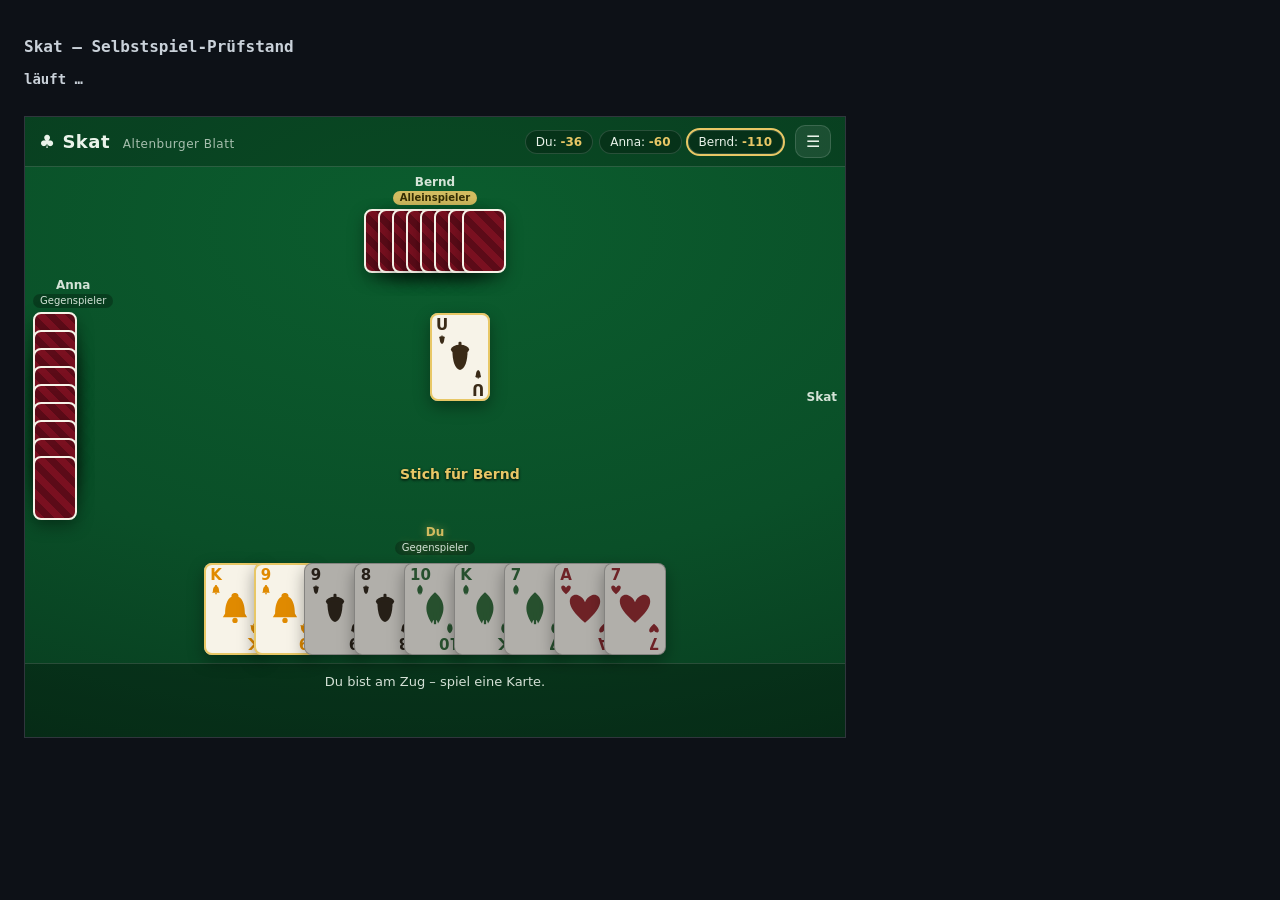
==== tests/selbstspiel.html @ 18d82821 "Regelabweichungen B1-B5 und KI-Befunde C1/C2 B2/B3/B4: Die Wertung steckt jetzt in der reinen Funkti" ====
<!DOCTYPE html>
<html lang="de">
<head>
<meta charset="utf-8">
<title>Skat – Selbstspiel-Prüfstand</title>
<style>
  body { background:#0d1117; color:#c9d1d9; font:14px/1.5 ui-monospace, Consolas, monospace; padding:16px; }
  h1 { font-size:16px; }
  #kopf { font-weight:bold; margin-bottom:8px; }
  pre { white-space:pre-wrap; }
  .ok { color:#3fb950; }
  .fehl { color:#f85149; }
  iframe { width:820px; height:620px; border:1px solid #30363d; margin-top:12px; }
</style>
</head>
<body>
<h1>Skat – Selbstspiel-Prüfstand</h1>
<div id="kopf">läuft …</div>
<pre id="ausgabe"></pre>
<iframe id="app" src="../index.html"></iframe>

<!-- Ein registrierter Service Worker liefert sonst alten Code aus. -->
<script>
  if ('serviceWorker' in navigator && navigator.serviceWorker.controller) {
    (async () => {
      for (const r of await navigator.serviceWorker.getRegistrations()) await r.unregister();
      for (const k of await caches.keys()) await caches.delete(k);
      location.reload();
    })();
  }
</script>

<script>
/* Spielt die echte index.html im iframe automatisch durch: klickt Knöpfe und
   Karten wie ein Mensch, nur ohne Pausen (waitFactor = 0). Zweck ist kein
   Regeltest – dafür gibt es test.html – sondern ein Rauchtest über den
   kompletten Ablauf: keine Ausnahme, keine Konsolenmeldung, jede Runde endet
   mit einer Wertung. Genau das Netz, das ein Umbau der Dateien braucht.

   Aufruf:  selbstspiel.html?runden=30&seed=7                              */

const P = new URLSearchParams(location.search);
const RUNDEN = Number(P.get('runden') || 20);
const SEED = Number(P.get('seed') || 20260805);
const ZEITLIMIT = Number(P.get('limit') || 60000);

const kopf = document.getElementById('kopf');
const ausgabe = document.getElementById('ausgabe');
const rahmen = document.getElementById('app');
const meldungen = [];
const fehler = [];

function melde(text, schlimm) {
  (schlimm ? fehler : meldungen).push(text);
  const span = document.createElement('span');
  span.className = schlimm ? 'fehl' : '';
  span.textContent = text + '\n';
  ausgabe.appendChild(span);
}

// eigener Zufall, damit ein Lauf mit gleichem Seed reproduzierbar ist
let zustand = SEED >>> 0;
function zufall() {
  zustand = (zustand * 1664525 + 1013904223) >>> 0;
  return zustand / 4294967296;
}

function tippe(el) {
  const r = el.getBoundingClientRect();
  const opt = { bubbles: true, clientX: r.left + r.width / 2, clientY: r.top + r.height / 2, pointerId: 1 };
  el.dispatchEvent(new PointerEvent('pointerdown', opt));
  el.dispatchEvent(new PointerEvent('pointerup', opt));
}

rahmen.addEventListener('load', () => {
  const w = rahmen.contentWindow, d = rahmen.contentDocument;

  w.onerror = (m, q, z) => melde(`Ausnahme: ${m} (${q}:${z})`, true);
  w.addEventListener('unhandledrejection', e => melde('Offenes Promise: ' + e.reason, true));
  const alteFehlermeldung = w.console.error;
  w.console.error = (...a) => { melde('console.error: ' + a.join(' '), true); alteFehlermeldung.apply(w.console, a); };

  const zugang = w.SkatTest;   // let-Bindungen der App liegen nicht am window
  if (!zugang) { melde('window.SkatTest fehlt – Testzugang in app.js prüfen', true); return fertig(null); }
  zugang.tempo(0);             // ohne Pausen durchlaufen
  w.Math.random = zufall;      // reproduzierbares Geben
  zugang.neustart();           // mit gesetztem Zufall neu geben

  let letzteRunde = 0, leerlauf = 0;
  const start = Date.now();

  const takt = setInterval(() => {
    if (Date.now() - start > ZEITLIMIT) return fertig('Zeitlimit erreicht');
    const runde = zugang.state ? zugang.state.round : 0;
    if (runde !== letzteRunde) { letzteRunde = runde; leerlauf = 0; }
    if (runde > RUNDEN) return fertig(null);

    const knopf = [...d.querySelectorAll('#actions button')];
    const karten = [...d.querySelectorAll('#myhand .card.playable')];

    if (knopf.length && karten.length) {
      // Drücken: erst genau zwei Karten wählen, dann bestätigen
      const gewaehlt = d.querySelectorAll('#myhand .card.sel').length;
      if (gewaehlt < 2) { tippe(karten.find(k => !k.classList.contains('sel')) || karten[0]); return; }
      knopf[0].click(); return;
    }
    if (knopf.length) { knopf[Math.floor(zufall() * knopf.length)].click(); leerlauf = 0; return; }
    if (karten.length) { tippe(karten[Math.floor(zufall() * karten.length)]); leerlauf = 0; return; }

    if (++leerlauf > 400) return fertig('Ablauf hängt (nichts anklickbar)');
  }, 0);

  function fertig(grund) {
    clearInterval(takt);
    if (grund) melde(grund, true);
    const s = w.SkatTest && w.SkatTest.state;
    const runden = s ? s.history.length : 0;
    melde(`Runden gewertet: ${runden}`);
    if (s) {
      const arten = {};
      s.history.forEach(h => arten[h.label] = (arten[h.label] || 0) + 1);
      melde('Spielarten: ' + Object.entries(arten).map(([k, v]) => `${k} ${v}`).join(' · '));
      melde('Punkte: ' + s.scores.map((p, i) => `${s.players[i].name} ${p}`).join(' · '));
      // Jede gewertete Runde muss genau einen Eintrag mit Punktveränderung haben
      const leer = s.history.filter(h => h.deltas.every(x => x === 0)).length;
      if (leer) melde(`${leer} Runde(n) ohne Punktveränderung`, true);
      if (runden < RUNDEN) melde(`nur ${runden} von ${RUNDEN} Runden gespielt`, true);
    }
    kopf.textContent = fehler.length === 0
      ? `Selbstspiel ohne Beanstandung (${runden} Runden, Seed ${SEED})`
      : `${fehler.length} Beanstandung(en)`;
    kopf.className = fehler.length === 0 ? 'ok' : 'fehl';
    window.__SELBSTSPIEL = { runden, fehler, meldungen };
  }
}, { once: true });
</script>
</body>
</html>
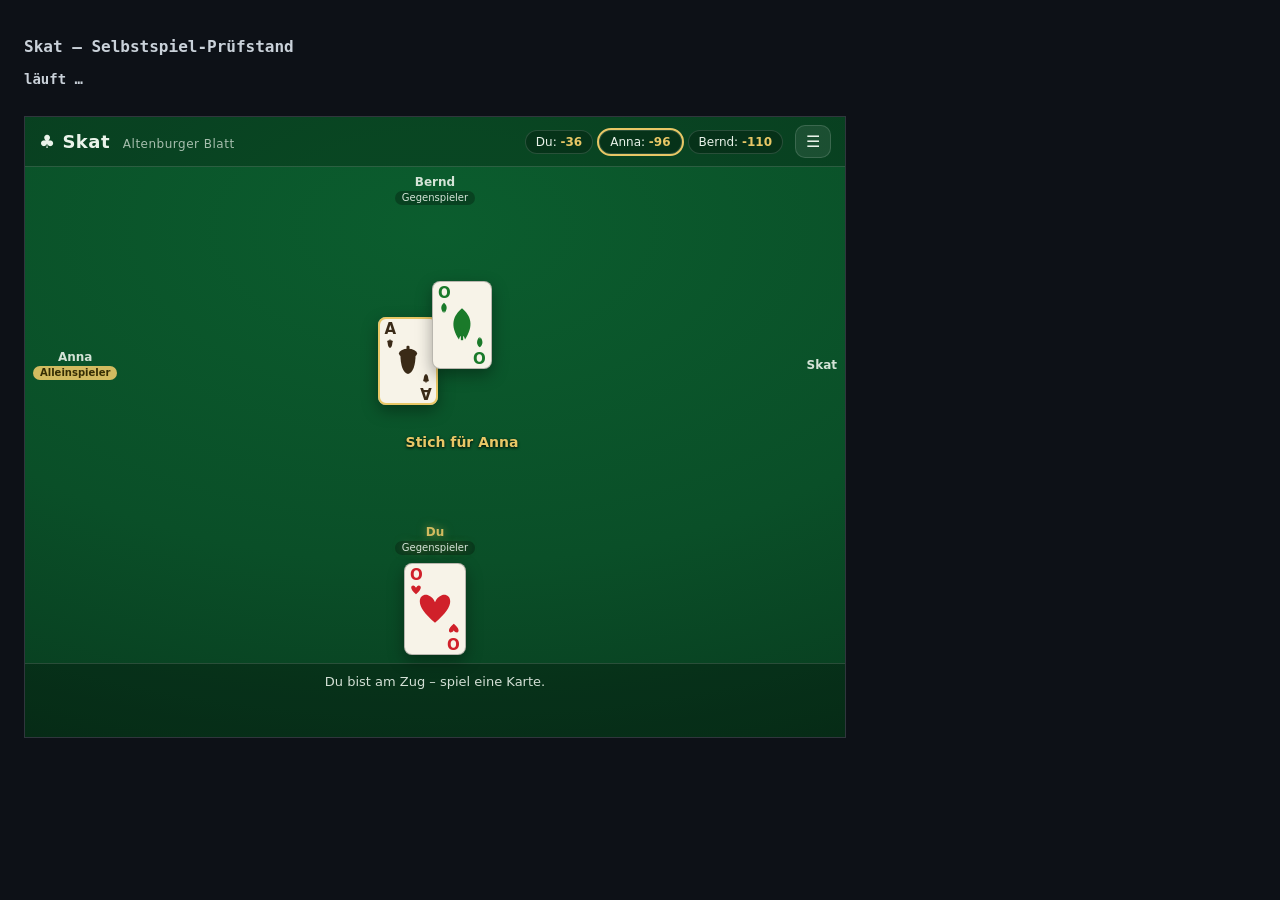
==== commit 7b27dbbe: "D3: Version nur noch in version.js, plus Kleinigkeiten aus Abschnitt E D3: Die Versionsnummer stand " ====
--- a/tests/selbstspiel.html
+++ b/tests/selbstspiel.html
@@ -125,7 +125,16 @@
       const leer = s.history.filter(h => h.deltas.every(x => x === 0)).length;
       if (leer) melde(`${leer} Runde(n) ohne Punktveränderung`, true);
       if (runden < RUNDEN) melde(`nur ${runden} von ${RUNDEN} Runden gespielt`, true);
+      // Log wird gekappt (Befund E)
+      if (s.logs.length > 200) melde(`Spielverlauf nicht gekappt: ${s.logs.length} Zeilen`, true);
+      else melde(`Spielverlauf: ${s.logs.length} Zeilen (Grenze 200)`);
     }
+    // Versionsanzeige im Menü (Befund D3)
+    try {
+      d.getElementById('menuBtn').click();
+      const treffer = d.getElementById('logInner').textContent.match(/Version\s+(\S+)/);
+      melde('Menü meldet Version: ' + (treffer ? treffer[1] : 'FEHLT'), !treffer || treffer[1] === '?');
+    } catch (e) { melde('Menü nicht lesbar: ' + e.message, true); }
     kopf.textContent = fehler.length === 0
       ? `Selbstspiel ohne Beanstandung (${runden} Runden, Seed ${SEED})`
       : `${fehler.length} Beanstandung(en)`;
